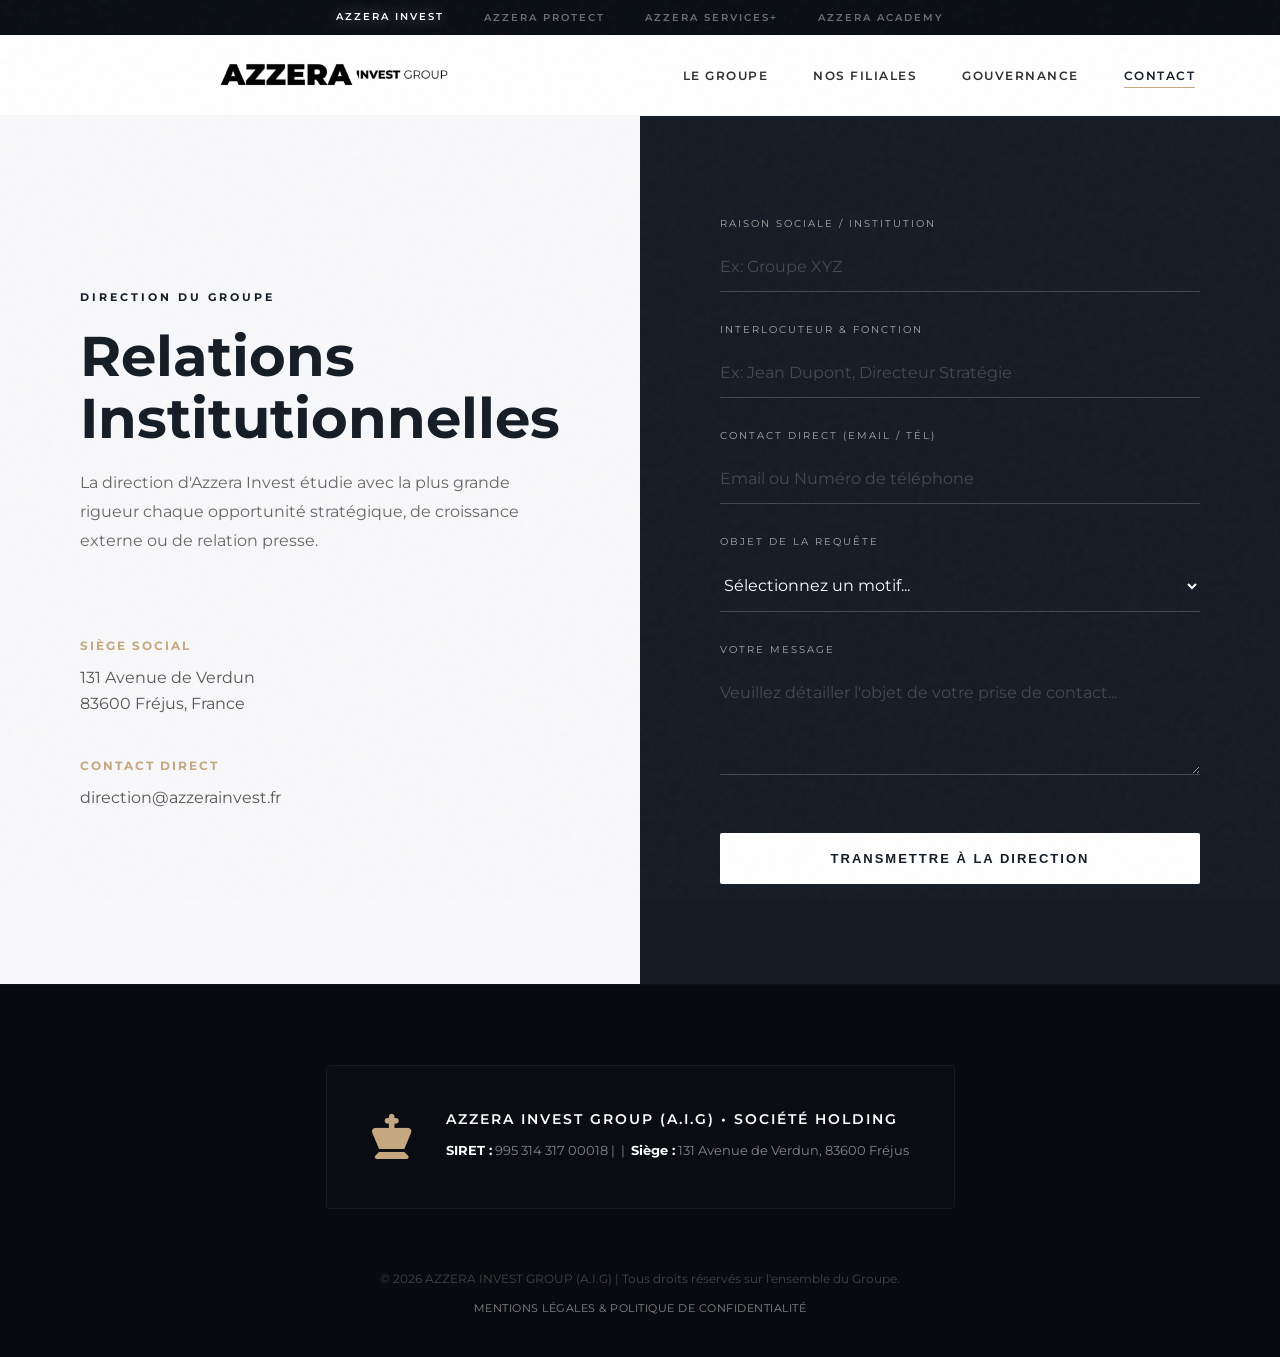
==== contact.html @ 007f8ef0 "Add files via upload" ====
<!DOCTYPE html>
<html lang="fr">
<head>
    <meta charset="UTF-8">
    <meta name="viewport" content="width=device-width, initial-scale=1.0">
    <title>Relations Institutionnelles | Azzera Invest</title>
    
    <link href="https://fonts.googleapis.com/css2?family=Inter:wght@300;400;600&family=Montserrat:wght@400;700;900&family=Playfair+Display:ital,wght@0,600;1,600&display=swap" rel="stylesheet">
    <link rel="stylesheet" href="https://cdnjs.cloudflare.com/ajax/libs/font-awesome/6.4.0/css/all.min.css">
    <link rel="stylesheet" href="css/style-invest.css">

    <style>
        .contact-luxe-section { display: grid; grid-template-columns: 1fr 1.2fr; gap: 0; min-height: 80vh; }
        
        .contact-info-panel { background: var(--gray-bg); padding: 100px 80px; display: flex; flex-direction: column; justify-content: center; }
        .contact-info-panel h2 { font-family: 'Montserrat', serif; font-size: 3.5rem; color: var(--primary-invest); margin-bottom: 20px; line-height: 1.1; }
        .contact-item { margin-top: 40px; }
        .contact-item h4 { font-family: 'Montserrat', sans-serif; font-size: 12px; text-transform: uppercase; letter-spacing: 2px; color: var(--gold-accent); margin-bottom: 10px; }
        .contact-item p { font-size: 16px; color: #555; }
        
        .contact-form-panel { background: var(--primary-invest); padding: 100px 80px; display: flex; flex-direction: column; justify-content: center; color: white; }
        .luxe-form-group { margin-bottom: 30px; }
        .luxe-form-group label { display: block; font-family: 'Montserrat', sans-serif; font-size: 10px; text-transform: uppercase; letter-spacing: 2px; color: #aaa; margin-bottom: 10px; }
        .luxe-input { width: 100%; background: transparent; border: none; border-bottom: 1px solid rgba(255,255,255,0.2); color: white; padding: 15px 0; font-family: 'Montserrat', sans-serif; font-size: 16px; transition: all 0.4s ease; }
        .luxe-input:focus { outline: none; border-bottom: 1px solid var(--gold-accent); background: rgba(255,255,255,0.02); }
        .luxe-input::placeholder { color: rgba(255,255,255,0.2); }
        select.luxe-input option { background: var(--primary-invest); color: white; }
        
        @media (max-width: 900px) { .contact-luxe-section { grid-template-columns: 1fr; } .contact-info-panel, .contact-form-panel { padding: 60px 30px; } }
    </style>
</head>
<body>

    <nav class="topbar-corporate"><ul class="topbar-links"><li><a href="#" class="active">AZZERA INVEST</a></li><li><a href="https://www.azzeraprotect.fr">AZZERA PROTECT</a></li><li><a href="https://www.azzeraservices.fr">AZZERA SERVICES+</a></li><li><a href="https://www.azzera-academy.fr">AZZERA ACADEMY</a></li></ul></nav>

    <header class="main-header">
        <div class="container header-flex">
            <div class="logo"><a href="index.html"><img src="img/logo-invest.png" style="height: 500px;"></a></div>
            <nav class="main-nav"><ul><li><a href="le-groupe.html">Le Groupe</a></li><li><a href="filiales.html">Nos Filiales</a></li><li><a href="gouvernance.html">Gouvernance</a></li><li><a href="contact.html" class="active">Contact</a></li></ul></nav>
        </div>
    </header>

    <section class="contact-luxe-section">
        <div class="contact-info-panel">
            <span class="heading-subtitle">Direction du Groupe</span>
            <h2>Relations Institutionnelles</h2>
            <p style="color: #666; line-height: 1.8; margin-bottom: 40px;">La direction d'Azzera Invest étudie avec la plus grande rigueur chaque opportunité stratégique, de croissance externe ou de relation presse.</p>
            
            <div class="contact-item">
                <h4>Siège Social</h4>
                <p>131 Avenue de Verdun<br>83600 Fréjus, France</p>
            </div>
            <div class="contact-item">
                <h4>Contact Direct</h4>
                <p>direction@azzerainvest.fr</p>
            </div>
        </div>

        <div class="contact-form-panel">
            <form action="https://api.web3forms.com/submit" method="POST">
                <input type="hidden" name="access_key" value="cd8c47f9-06fb-46c8-9ae7-5532763b82a1"> <input type="hidden" name="subject" value="Nouveau contact institutionnel - Azzera Invest">

                <div class="luxe-form-group">
                    <label>Raison sociale / Institution</label>
                    <input type="text" name="societe" class="luxe-input" required placeholder="Ex: Groupe XYZ">
                </div>
                
                <div class="luxe-form-group">
                    <label>Interlocuteur & Fonction</label>
                    <input type="text" name="nom" class="luxe-input" required placeholder="Ex: Jean Dupont, Directeur Stratégie">
                </div>

                <div class="luxe-form-group">
                    <label>Contact Direct (Email / Tél)</label>
                    <input type="text" name="contact" class="luxe-input" required placeholder="Email ou Numéro de téléphone">
                </div>

                <div class="luxe-form-group">
                    <label>Objet de la requête</label>
                    <select name="objet" class="luxe-input" required>
                        <option value="" disabled selected>Sélectionnez un motif...</option>
                        <option value="Investissement">Opportunité d'Investissement / M&A</option>
                        <option value="Partenariat">Partenariat Stratégique</option>
                        <option value="Presse">Relations Presse / Médias</option>
                        <option value="Autre">Autre requête institutionnelle</option>
                    </select>
                </div>

                <div class="luxe-form-group">
                    <label>Votre Message</label>
                    <textarea name="message" class="luxe-input" rows="4" required placeholder="Veuillez détailler l'objet de votre prise de contact..."></textarea>
                </div>

                <button type="submit" class="btn-primary-invest-light" style="width: 100%; text-align: center; border: none; cursor: pointer; margin-top: 20px;">Transmettre à la direction</button>
            </form>
        </div>
    </section>
<footer class="legal-compliance">
        <div class="container">
            <div class="official-badge-container">
                <div class="official-badge">
                    <div class="badge-icon"><i class="fas fa-chess-king"></i></div>
                    <div class="badge-content">
                        <p class="badge-title">AZZERA INVEST GROUP (A.I.G) • Société Holding</p>
                        <p class="badge-numbers"><strong>SIRET :</strong> 995 314 317 00018 | &nbsp;|&nbsp; <strong>Siège :</strong> 131 Avenue de Verdun, 83600 Fréjus</p>
                    </div>
                </div>
            </div>
            <div class="compliance-inner">
                <p>&copy; 2026 AZZERA INVEST GROUP (A.I.G) | Tous droits réservés sur l'ensemble du Groupe.</p>
                <p style="margin-top: 10px;"><a href="mentions-legales.html" style="color: #888; text-decoration: none; transition: 0.3s; font-size: 11px; text-transform: uppercase; letter-spacing: 0.5px;">Mentions Légales & Politique de Confidentialité</a></p>
            </div>
        </div>
    </footer>

</body>
</html>
---- css/style-invest.css ----
/* =========================================================
   AZZERA INVEST | CSS ULTRA-PREMIUM (HAUTE COUTURE)
   ========================================================= */

:root {
    /* Palette de base */
    --primary-invest: #141c25; 
    --gold-accent: #c5a880; 
    --gray-main: #2d2d2f; 
    --gray-bg: #f8f8fa; 
    --white: #ffffff;
    
    /* Courbes mathématiques (Timing pur pour les animations) */
    --ease-fast: cubic-bezier(0.16, 1, 0.3, 1);
    --ease-epic: cubic-bezier(0.22, 1, 0.36, 1);

    /* Transitions complètes (Pour les survols au clic/souris) */
    --transition-fast: all 0.4s var(--ease-fast);
    --transition-smooth: all 0.8s var(--ease-fast);
}

/* --- OPTIMISATIONS RENDU & SELECTION --- */
* { margin: 0; padding: 0; box-sizing: border-box; }

body { 
    font-family: 'Montserrat', sans-serif; 
    color: var(--gray-main); 
    background: var(--white); 
    line-height: 1.6; 
    /* Lissage typographique ultra-net */
    -webkit-font-smoothing: antialiased;
    -moz-osx-font-smoothing: grayscale;
    text-rendering: optimizeLegibility;
}

/* 1. LE GRAIN PHOTOGRAPHIQUE (Effet matière sur tout le site) */
body::after {
    content: "";
    position: fixed;
    top: 0; left: 0; width: 100vw; height: 100vh;
    background-image: url("data:image/svg+xml,%3Csvg viewBox='0 0 200 200' xmlns='http://www.w3.org/2000/svg'%3E%3Cfilter id='noiseFilter'%3E%3CfeTurbulence type='fractalNoise' baseFrequency='0.65' numOctaves='3' stitchTiles='stitch'/%3E%3C/filter%3E%3Crect width='100%25' height='100%25' filter='url(%23noiseFilter)'/%3E%3C/svg%3E");
    opacity: 0.03; 
    pointer-events: none; 
    z-index: 9999; 
}

/* Surlignage du texte en mode Luxe */
::selection { background: var(--gold-accent); color: var(--primary-invest); }

/* Scrollbar sur-mesure ultra fine */
::-webkit-scrollbar { width: 8px; }
::-webkit-scrollbar-track { background: var(--gray-bg); }
::-webkit-scrollbar-thumb { background: var(--primary-invest); border-radius: 10px; }
::-webkit-scrollbar-thumb:hover { background: var(--gold-accent); }

.container { max-width: 1150px; margin: 0 auto; padding: 0 40px; }

/* --- NAVIGATION CORPORATE (Top Bar) --- */
.topbar-corporate {
    background: #0a0e13 !important; 
    height: 35px;
    padding: 0; 
    display: flex;
    align-items: center; 
    justify-content: center;
    width: 100%;
}

.topbar-links {
    display: flex;
    justify-content: center;
    list-style: none;
    gap: 40px;
    margin: 0 !important;
    padding: 0 !important;
    height: 100%;
    align-items: center;
}

.topbar-links a {
    color: rgba(255, 255, 255, 0.4) !important;
    text-decoration: none;
    font-size: 10px;
    font-weight: 600;
    letter-spacing: 2px;
    transition: var(--transition-fast);
    display: block;
}

.topbar-links a:hover, .topbar-links a.active {
    color: var(--white) !important; 
    text-shadow: 0 0 15px rgba(255, 255, 255, 0.5);
    transform: translateY(-1px);
}

/* --- HEADER & NAVIGATION PRINCIPALE --- */
.main-header {
    background: rgba(255, 255, 255, 0.85) !important;
    backdrop-filter: blur(30px);
    -webkit-backdrop-filter: blur(30px);
    position: sticky;
    top: 0;
    z-index: 1000;
    border-bottom: 1px solid rgba(20, 28, 37, 0.03);
    transition: var(--transition-smooth);
    opacity: 0; animation: fadeUp 1s var(--ease-epic) forwards;
}

.header-flex {
    height: 80px;
    display: flex;
    justify-content: space-between;
    align-items: center;
    max-width: 1150px;
    margin: 0 auto;
    padding: 0 20px;
}

.logo a { 
    display: flex; align-items: center; gap: 15px; text-decoration: none; color: inherit; 
    transition: var(--transition-fast);
}
.logo a:hover { opacity: 0.8; }

.main-nav ul { display: flex; list-style: none; gap: 45px; align-items: center; }
.main-nav a { 
    position: relative;
    text-decoration: none; 
    color: var(--gray-main); 
    font-weight: 600; 
    font-size: 12px; 
    text-transform: uppercase;
    letter-spacing: 1.5px;
    transition: var(--transition-fast); 
    padding-bottom: 5px;
}

/* Soulignement or au survol des liens */
.main-nav a::after {
    content: '';
    position: absolute;
    bottom: 0; left: 0;
    width: 100%; height: 1px;
    background: var(--gold-accent);
    transform: scaleX(0);
    transform-origin: right;
    transition: transform 0.5s var(--ease-fast);
}
.main-nav a:hover::after, .main-nav a.active::after {
    transform: scaleX(1);
    transform-origin: left;
}
.main-nav a:hover, .main-nav a.active { color: var(--primary-invest); }

/* --- BOUTONS PREMIUM (Sweep Shine) --- */
.btn-primary-invest, .btn-primary-invest-light {
    position: relative;
    padding: 18px 45px; 
    border-radius: 2px; 
    text-decoration: none; 
    font-weight: 600; 
    font-size: 13px;
    text-transform: uppercase;
    letter-spacing: 2px;
    display: inline-block; 
    overflow: hidden; 
    transition: var(--transition-smooth); 
    z-index: 1;
}

.btn-primary-invest { 
    background: var(--primary-invest); 
    color: var(--white); 
    border: 1px solid var(--primary-invest);
}

.btn-primary-invest-light {
    background: var(--white); 
    color: var(--primary-invest); 
    border: 1px solid var(--white);
}

.btn-primary-invest::after, .btn-primary-invest-light::after {
    content: '';
    position: absolute;
    top: 0; left: -100%;
    width: 50%; height: 100%;
    background: linear-gradient(to right, rgba(255,255,255,0) 0%, rgba(255,255,255,0.2) 50%, rgba(255,255,255,0) 100%);
    transform: skewX(-25deg);
    transition: var(--transition-smooth);
    z-index: -1;
}

.btn-primary-invest-light::after {
    background: linear-gradient(to right, rgba(20,28,37,0) 0%, rgba(20,28,37,0.05) 50%, rgba(20,28,37,0) 100%);
}

.btn-primary-invest:hover, .btn-primary-invest-light:hover { 
    transform: translateY(-3px); 
    box-shadow: 0 20px 40px rgba(20, 28, 37, 0.2); 
}

.btn-primary-invest:hover::after, .btn-primary-invest-light:hover::after {
    left: 200%;
    transition: all 0.8s ease-in-out;
}

/* --- HERO SECTION LUXE (Parallaxe + Dégradé) --- */
.hero-section { 
    position: relative;
    padding: 180px 0 150px 0; 
    text-align: center; 
    background: var(--primary-invest);
    color: var(--white);
    overflow: hidden;
    /* 2. LE PARALLAXE */
    background-attachment: fixed;
    background-position: center;
    background-repeat: no-repeat;
    background-size: cover;
}

.hero-overlay {
    position: absolute;
    top: -50%; left: -50%; right: -50%; bottom: -50%;
    background: radial-gradient(circle at center, rgba(255,255,255,0.06), transparent 50%);
    pointer-events: none;
    animation: slowDrift 20s infinite linear alternate;
}

@keyframes slowDrift {
    0% { transform: scale(1) translate(0, 0); }
    100% { transform: scale(1.1) translate(2%, 2%); }
}

.hero-content { position: relative; z-index: 2; }

/* CORRECTION DE L'ANIMATION ICI */
.hero-surtitle { 
    display: block; font-size: 11px; text-transform: uppercase; letter-spacing: 5px; 
    color: var(--gold-accent); margin-bottom: 30px; font-weight: 700;
    opacity: 0; animation: fadeUp 1s var(--ease-epic) forwards 0.2s;
}

.hero-title { 
    font-family: 'Montserrat', serif; font-size: 70px; font-weight: 600; 
    margin-bottom: 35px; line-height: 1.05; letter-spacing: -1px;
    opacity: 0; animation: fadeUp 1.2s var(--ease-epic) forwards 0.4s;
}

.hero-subtitle { 
    color: rgba(255, 255, 255, 0.6); font-size: 19px; max-width: 800px; margin: 0 auto 50px auto; 
    line-height: 1.9; font-weight: 300;
    opacity: 0; animation: fadeUp 1.2s var(--ease-epic) forwards 0.6s;
}

/* --- SECTION VISION --- */
.vision-section { padding: 140px 0; background: var(--white); }
.vision-grid { display: grid; grid-template-columns: 1fr 1fr; gap: 100px; align-items: center; }

.heading-subtitle { display: block; color: var(--primary-invest); font-weight: 700; text-transform: uppercase; letter-spacing: 3px; font-size: 11px; margin-bottom: 20px; }
.section-heading { font-family: 'Montserrat', sans-serif; font-size: 2.8rem; color: var(--primary-invest); margin-bottom: 35px; line-height: 1.2; font-weight: 900;}

.vision-text p { color: #555; font-size: 17px; margin-bottom: 25px; line-height: 1.9; }
.vision-text strong { color: var(--primary-invest); font-weight: 700; }

.vision-numbers { display: flex; flex-direction: column; gap: 40px; }
.number-box { 
    background: var(--gray-bg); padding: 50px; border-radius: 4px; 
    border-left: 4px solid var(--primary-invest);
    transition: var(--transition-smooth);
}
.number-box:hover { transform: translateX(10px); box-shadow: -10px 15px 40px rgba(0,0,0,0.03); }

.number-val { display: block; font-family: 'Montserrat', serif; font-size: 4rem; color: var(--primary-invest); font-weight: 600; line-height: 1; margin-bottom: 15px; }
.number-label { font-size: 12px; text-transform: uppercase; letter-spacing: 2px; color: #888; font-weight: 700; }

/* --- SECTION FILIALES : TRIANGLE --- */
.filiales-section { padding: 120px 0 180px 0; background: var(--gray-bg); }
.modern-heading { text-align: center; margin-bottom: 80px; }

.triangle-architecture-grid { 
    display: grid; grid-template-columns: repeat(3, 1fr); gap: 40px; align-items: start; padding-bottom: 40px; 
}

.filiale-card { 
    background: var(--white); padding: 70px 50px; border-radius: 4px; text-align: center; 
    box-shadow: 0 15px 40px rgba(0,0,0,0.02);
    transition: var(--transition-smooth); 
    display: flex; flex-direction: column; align-items: center;
    border: 1px solid rgba(20, 28, 37, 0.02);
    position: relative; overflow: hidden;
}

.base-card { margin-top: 100px; }

.apex-card {
    margin-top: 0;
    box-shadow: 0 25px 60px rgba(20, 28, 37, 0.04);
    border: 1px solid rgba(197, 168, 128, 0.15); 
}

.filiale-card::before {
    content: ''; position: absolute; top: 0; left: 0; right: 0; height: 4px;
    background: var(--gold-accent);
    transform: scaleX(0);
    transform-origin: center;
    transition: transform 0.6s var(--ease-fast);
}

.filiale-card:hover::before { transform: scaleX(1); }
.apex-card::before { transform: scaleX(1); background: var(--gold-accent); }

.base-card:hover { 
    transform: translateY(-15px); 
    box-shadow: 0 15px 30px rgba(20,28,37,0.04), 0 30px 60px rgba(20,28,37,0.06); 
}

.apex-card:hover {
    transform: translateY(-15px); 
    box-shadow: 0 20px 40px rgba(20,28,37,0.05), 0 40px 80px rgba(20,28,37,0.08);
}

.card-logo-container { height: 90px; display: flex; align-items: center; justify-content: center; margin-bottom: 40px; width: 100%; }
.filiale-logo { max-height: 100%; max-width: 180px; object-fit: contain; filter: grayscale(100%) opacity(0.4); transition: var(--transition-smooth); }
.filiale-card:hover .filiale-logo { filter: grayscale(0%) opacity(1); transform: scale(1.05); }

.filiale-card h4 { font-family: 'Montserrat', sans-serif; font-size: 1.5rem; color: var(--primary-invest); font-weight: 700; margin-bottom: 20px; }
.filiale-card p { font-size: 15px; color: #666; line-height: 1.8; margin-bottom: 45px; flex-grow: 1; }

.link-arrow { 
    color: var(--primary-invest); text-decoration: none; font-weight: 700; font-size: 12px; 
    text-transform: uppercase; letter-spacing: 2px; display: flex; align-items: center; gap: 10px; 
    transition: var(--transition-fast);
}
.link-arrow:hover { color: var(--gold-accent); gap: 18px; }

/* --- ESPACE DIRECTION / CONTACT --- */
.candidat-section { 
    background: var(--primary-invest); color: var(--white); padding: 140px 0; text-align: center; position: relative; overflow: hidden; 
    background-attachment: fixed;
}
.candidat-section::before { content: ''; position: absolute; top: -50%; left: 50%; width: 600px; height: 600px; background: radial-gradient(circle, rgba(197, 168, 128, 0.05) 0%, transparent 70%); transform: translateX(-50%); pointer-events: none; }
.candidat-section h3 { font-family: 'Montserrat', serif; font-size: 3.5rem; margin-bottom: 30px; font-weight: 600; }
.candidat-section p { color: rgba(255,255,255,0.6); font-size: 18px; max-width: 650px; margin: 0 auto; line-height: 1.9; }

/* --- FOOTER HOLDING --- */
.legal-compliance { background: #070a0e; color: #fff; padding: 80px 0 40px 0; text-align: center; border-top: 1px solid rgba(255,255,255,0.02); }
.official-badge-container { display: flex; justify-content: center; margin-bottom: 60px; }
.official-badge { background: rgba(255, 255, 255, 0.01); border: 1px solid rgba(255, 255, 255, 0.05); border-radius: 4px; padding: 35px 45px; display: flex; align-items: center; gap: 35px; max-width: 850px; text-align: left; transition: var(--transition-smooth); }
.official-badge:hover { background: rgba(255, 255, 255, 0.03); border: 1px solid rgba(197, 168, 128, 0.2); }
.badge-icon { font-size: 45px; color: var(--gold-accent); }
.badge-title { color: var(--white); font-weight: 600; font-size: 14px; margin-bottom: 10px; text-transform: uppercase; letter-spacing: 2px;}
.badge-numbers { color: rgba(255,255,255,0.5); font-size: 13px; margin-bottom: 5px; }
.badge-numbers strong { color: var(--white); }
.compliance-inner p { color: #444; font-size: 12px; margin-top: 30px; }

/* --- ANIMATIONS DE REVEAL (Apparition au chargement) --- */
@keyframes fadeUp {
    0% { opacity: 0; transform: translateY(40px); }
    100% { opacity: 1; transform: translateY(0); }
}

/* Animations corrigées ici avec la bonne variable */
.filiale-card { opacity: 0; animation: fadeUp 1s var(--ease-epic) forwards 0.2s; }
.filiale-card:nth-child(2) { animation-delay: 0.35s; }
.filiale-card:nth-child(3) { animation-delay: 0.5s; }

/* =========================================================
   RESPONSIVE DESIGN (Mobiles & Tablettes)
   ========================================================= */
@media (max-width: 1024px) {
    .vision-grid { gap: 50px; }
    .triangle-architecture-grid { gap: 30px; }
    .filiale-card { padding: 50px 30px; }
}

@media (max-width: 900px) {
    .vision-grid { grid-template-columns: 1fr; gap: 60px; text-align: center; }
    .number-box { border-left: none; border-top: 4px solid var(--primary-invest); }
    .number-box:hover { transform: translateY(-10px); box-shadow: 0 15px 40px rgba(0,0,0,0.03); }
    .triangle-architecture-grid { grid-template-columns: 1fr; gap: 40px; }
    .base-card, .apex-card { margin-top: 0; }
}

@media (max-width: 768px) {
    .container { padding: 0 20px; }
    .topbar-corporate { height: auto !important; padding: 12px 0 !important; }
    .topbar-links { gap: 15px; flex-wrap: wrap; padding: 0 10px !important; }
    .topbar-links a { font-size: 9px; }
    .header-flex { height: auto; flex-direction: column; gap: 20px; padding: 25px 10px; }
    .logo a { flex-direction: column; gap: 8px; text-align: center; }
    .logo img { max-height: 50px !important; }
    .logo h1 { font-size: 22px; }
    .main-nav ul { flex-wrap: wrap; justify-content: center; gap: 20px; }
    .main-nav a { font-size: 11px; }
    .hero-section { padding: 100px 0; }
    .hero-title { font-size: 45px; }
    .hero-subtitle { font-size: 16px; padding: 0 10px; }
    .vision-section, .filiales-section { padding: 80px 0; }
    .section-heading { font-size: 2.2rem; }
    .candidat-section { padding: 100px 0; }
    .candidat-section h3 { font-size: 2.5rem; }
    .btn-primary-invest, .btn-primary-invest-light { display: block; width: 100%; text-align: center; }
    .official-badge { flex-direction: column; text-align: center; gap: 20px; padding: 30px 20px; }
}
.scramble-text {
    font-family: 'Montserrat', monospace; /* Style typographique "machine" */
    display: inline-block;
}
.hero-title {
    /* Cela permet de garder l'espace réservé même si les lettres changent */
    display: inline-block;
    min-height: 1.2em;
    /* On empêche le texte de sauter en fixant la police */
    font-family: 'Montserrat', serif; 
    white-space: pre; /* Très important pour garder les espaces intacts */
}
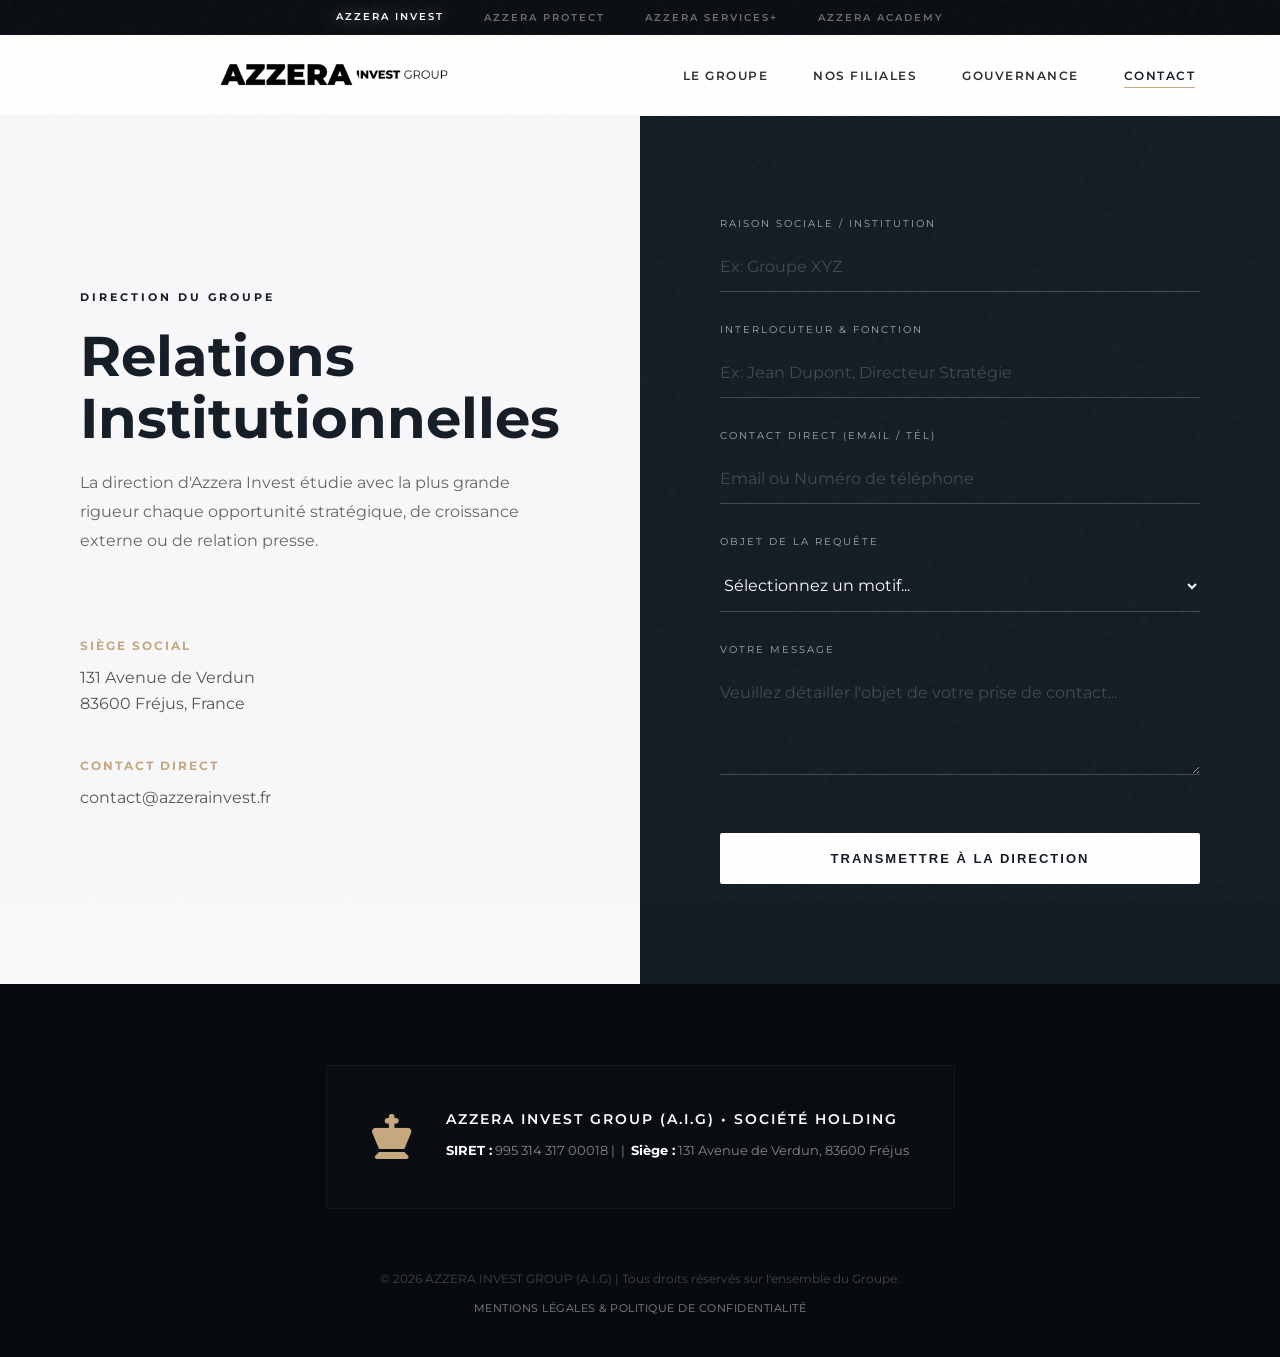
==== commit 01842a46: "Add files via upload" ====
--- a/contact.html
+++ b/contact.html
@@ -52,7 +52,7 @@
             </div>
             <div class="contact-item">
                 <h4>Contact Direct</h4>
-                <p>direction@azzerainvest.fr</p>
+                <p>contact@azzerainvest.fr</p>
             </div>
         </div>
 
--- a/css/style-invest.css
+++ b/css/style-invest.css
@@ -416,4 +416,42 @@
     font-family: 'Montserrat', serif; 
     white-space: pre; /* Très important pour garder les espaces intacts */
 }
-
+/* =========================================================
+   CORRECTION GLOBALE DU LOGO (Ordinateur & Mobile)
+   S'applique à toutes les pages (Index, Gouvernance, Filiales...)
+   ========================================================= */
+
+/* 1. Sur Ordinateur : On sécurise le logo majestueux (500px) */
+.main-header .logo img {
+    height: 500px !important; 
+    max-height: 60vh !important; /* L'empêche de dépasser l'écran */
+    width: auto !important;
+    max-width: 100% !important;
+    object-fit: contain !important;
+    display: block !important;
+    margin: 0 auto !important;
+}
+
+/* 2. Sur Mobile & Tablette : On impose un format parfait */
+@media (max-width: 900px) {
+    .main-header .logo {
+        width: 100% !important;
+        display: flex !important;
+        justify-content: center !important;
+        padding-bottom: 10px !important;
+    }
+    
+    .main-header .logo a {
+        display: block !important;
+        width: 100% !important;
+        text-align: center !important;
+    }
+
+    .main-header .logo img {
+        height: auto !important;
+        max-height: 60px !important; /* La hauteur idéale sur smartphone */
+        width: 100% !important;
+        max-width: 220px !important; /* L'empêche de s'écraser */
+    }
+}
+
